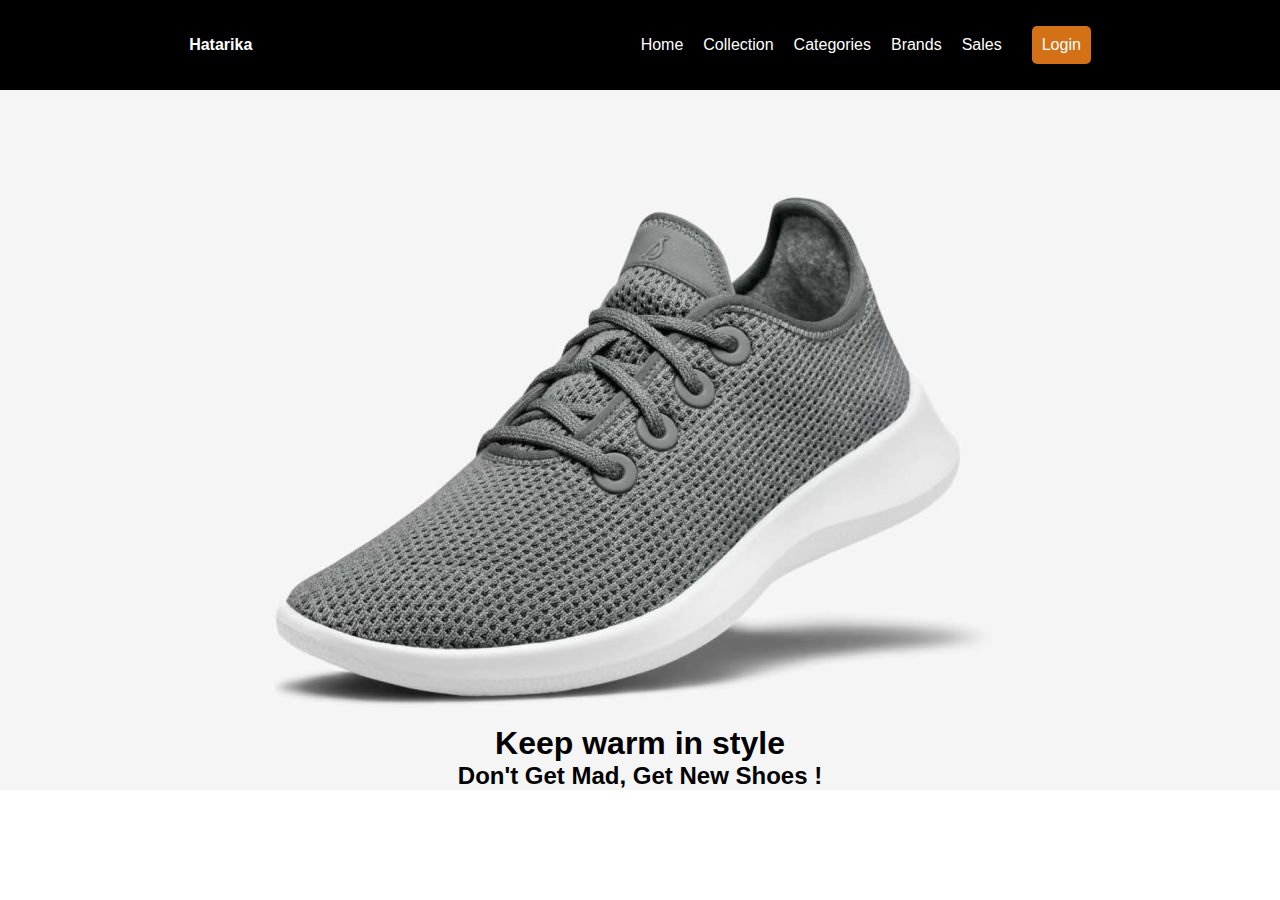
==== index.html @ 977e77cf "updates" ====
<!DOCTYPE html>
<html lang="en">
<head>
    <meta charset="UTF-8">
    <meta name="viewport" content="width=device-width, initial-scale=1.0">
    <link rel="stylesheet" href="style.css">
    <title>Hatarika</title>
</head>
<body>
    <header>
        <nav>
            <div class="logo">
                <h4>Hatarika</h4>
            </div>
            <!-- create a menu some of them are a dropdown home, collection (sneakers, slip on boots), brands, sales, login -->
            <div class="nav-dropdown">
                
                <ul class="nav-links">
                    <li><a href="#">Home</a></li>
                    <li><a href="#">Collection</a></li>
                    <li class="dropdown">
                        <a href="#">Categories</a>
                        <ul class="dropdown-content">
                            <li><a href="#">Sneakers</a></li>
                            <li><a href="#">Slip On</a></li>
                            <li><a href="#">Boots</a></li>
                        </ul>
                    </li>
                    <li class="dropdown">
                        <a href="#">Brands</a>
                        <ul class="dropdown-content">
                            <li><a href="#">Adidas</a></li>
                            <li><a href="#">Nie</a></li>
                            <li><a href="#">Converse</a></li>
                        </ul>
                    </li>
                    <li><a href="#">Sales</a></li>
                    <li class="login-btn"><a href="#">Login</a></li>
                </ul>
            </div>
            
        </nav>
        <div class="jumbotron">
            <h1>Keep warm in style</h1>
            <h2>Don't Get Mad, Get New Shoes ! </h2>
        </div>
    </header>
    <main></main>
    <footer></footer>
</body>
</html>
---- style.css ----
*{
    margin: 0;
    padding: 0;
    box-sizing: border-box;
    font-family: 'Poppins', sans-serif;
}

nav{
    display: flex;
    justify-content: space-around;
    align-items: center;
    height: 10vh;
    background-color: #000;
    color: #fff;
    font-family: 'Poppins', sans-serif;
    position: sticky;
    top: 0;
    z-index: 10;
}

.nav-dropdown {
    display: inline-block;
    position: relative;
}

.nav-button {
    display: inline-block;
    background: #333;
    color: #fff;
    padding: 10px 20px;
    cursor: pointer;
}

.nav-links {
    display: flex;
    list-style: none;
    padding: 0;
}

.nav-links li {
    display: block;
    padding: 10px;
}

.nav-links a {
    color: #fff;
    text-decoration: none;
}

.dropdown-content {
    display: none;
    position: absolute;
    background: #333;
    margin-top: 10px;
}

.dropdown-content li:hover {
    color: #c99360;
    background: #111;
    cursor: pointer;
}

.dropdown-content li:hover a {
    color: #c99360;
}


.dropdown:hover .dropdown-content {
    display: block;
}


.dropdown-content li {
    padding: 10px;
}

.dropdown-content a {
    color: #fff;
    text-decoration: none;
}


.jumbotron{
    background-image: url(images/allbirds-sneakers-review-tree-runnerjpg.jpg);
    height: 700px;
    background-size: cover;
    background-position: center;
    background-repeat: no-repeat;
    display: flex;
    flex-direction: column;
    justify-content: flex-end;
    align-items: center;
}

.login-btn{
    background-color: #d47116;
    border-radius: 5px;
    text-decoration: none;
    margin-left: 20px;
}

.login-btn:hover { 
    background-color: #333;

}

.login-btn a:hover{
    color: #d47116 !important;
}
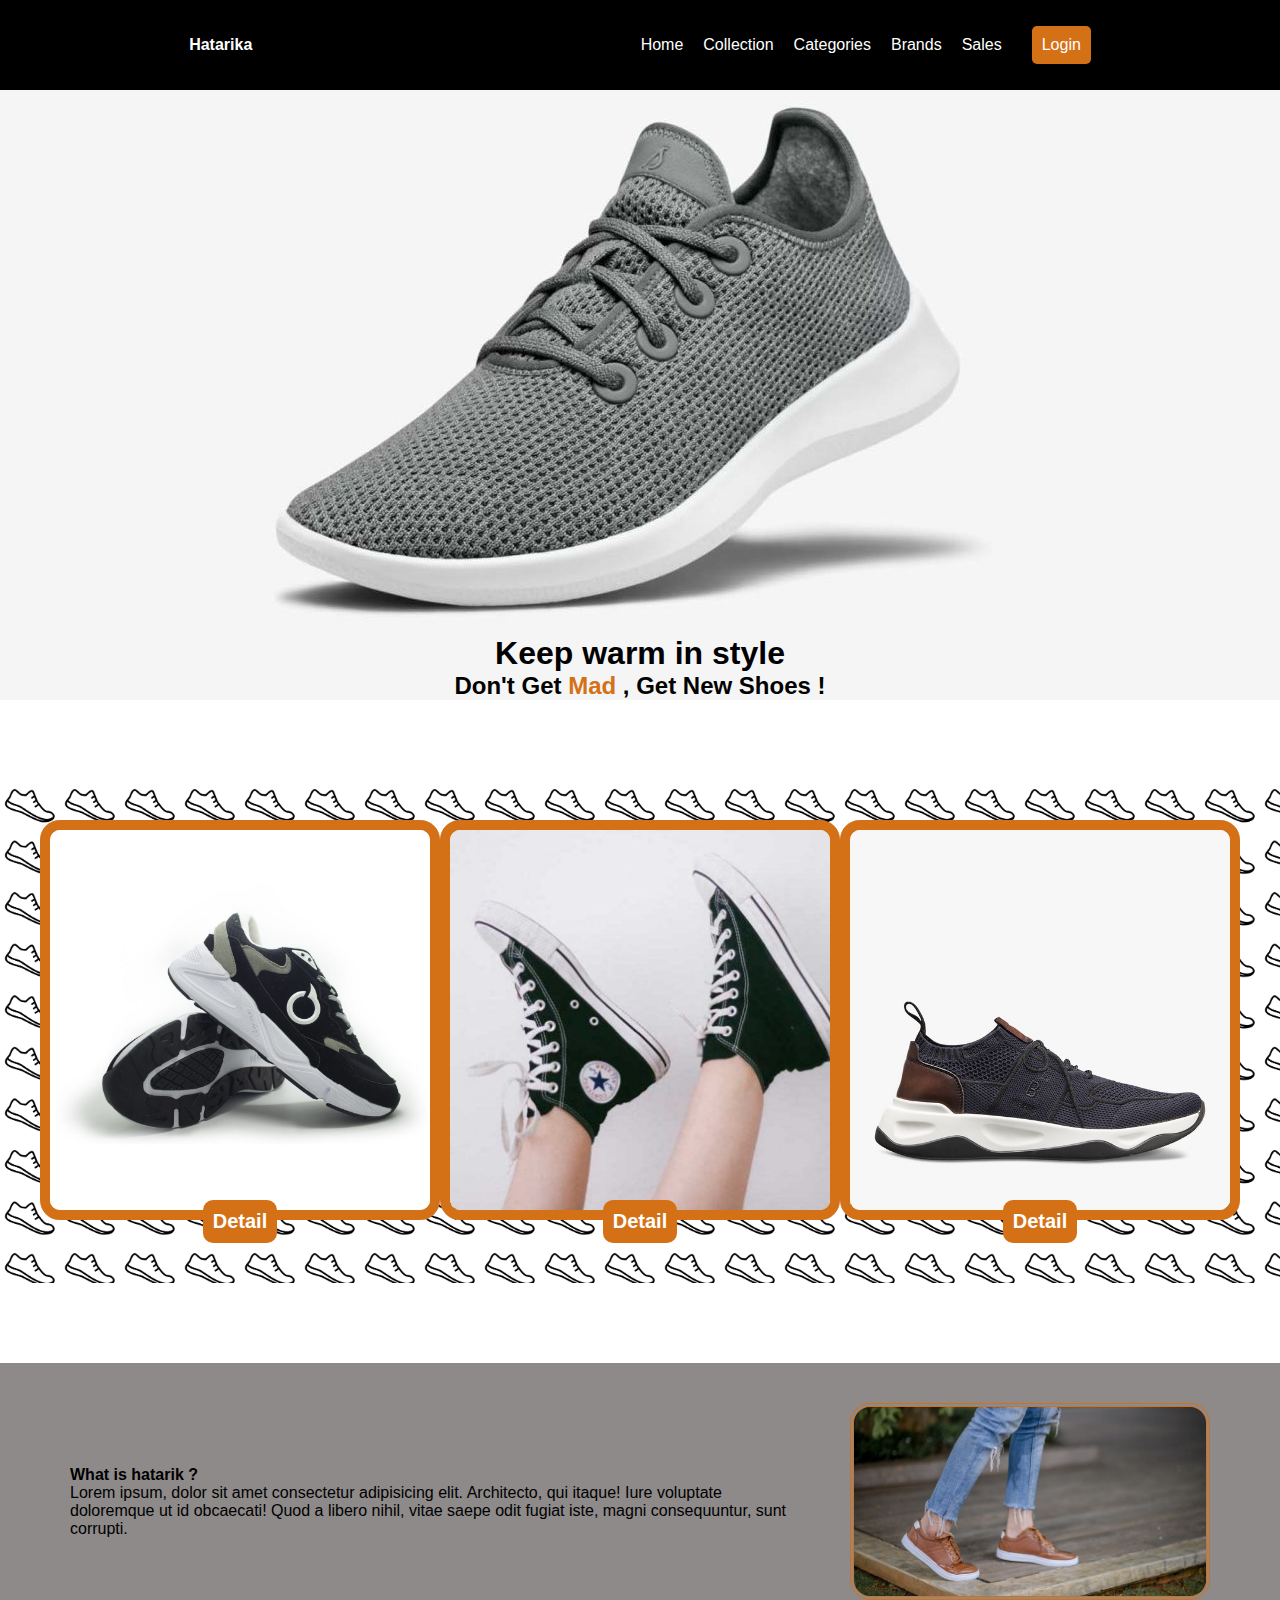
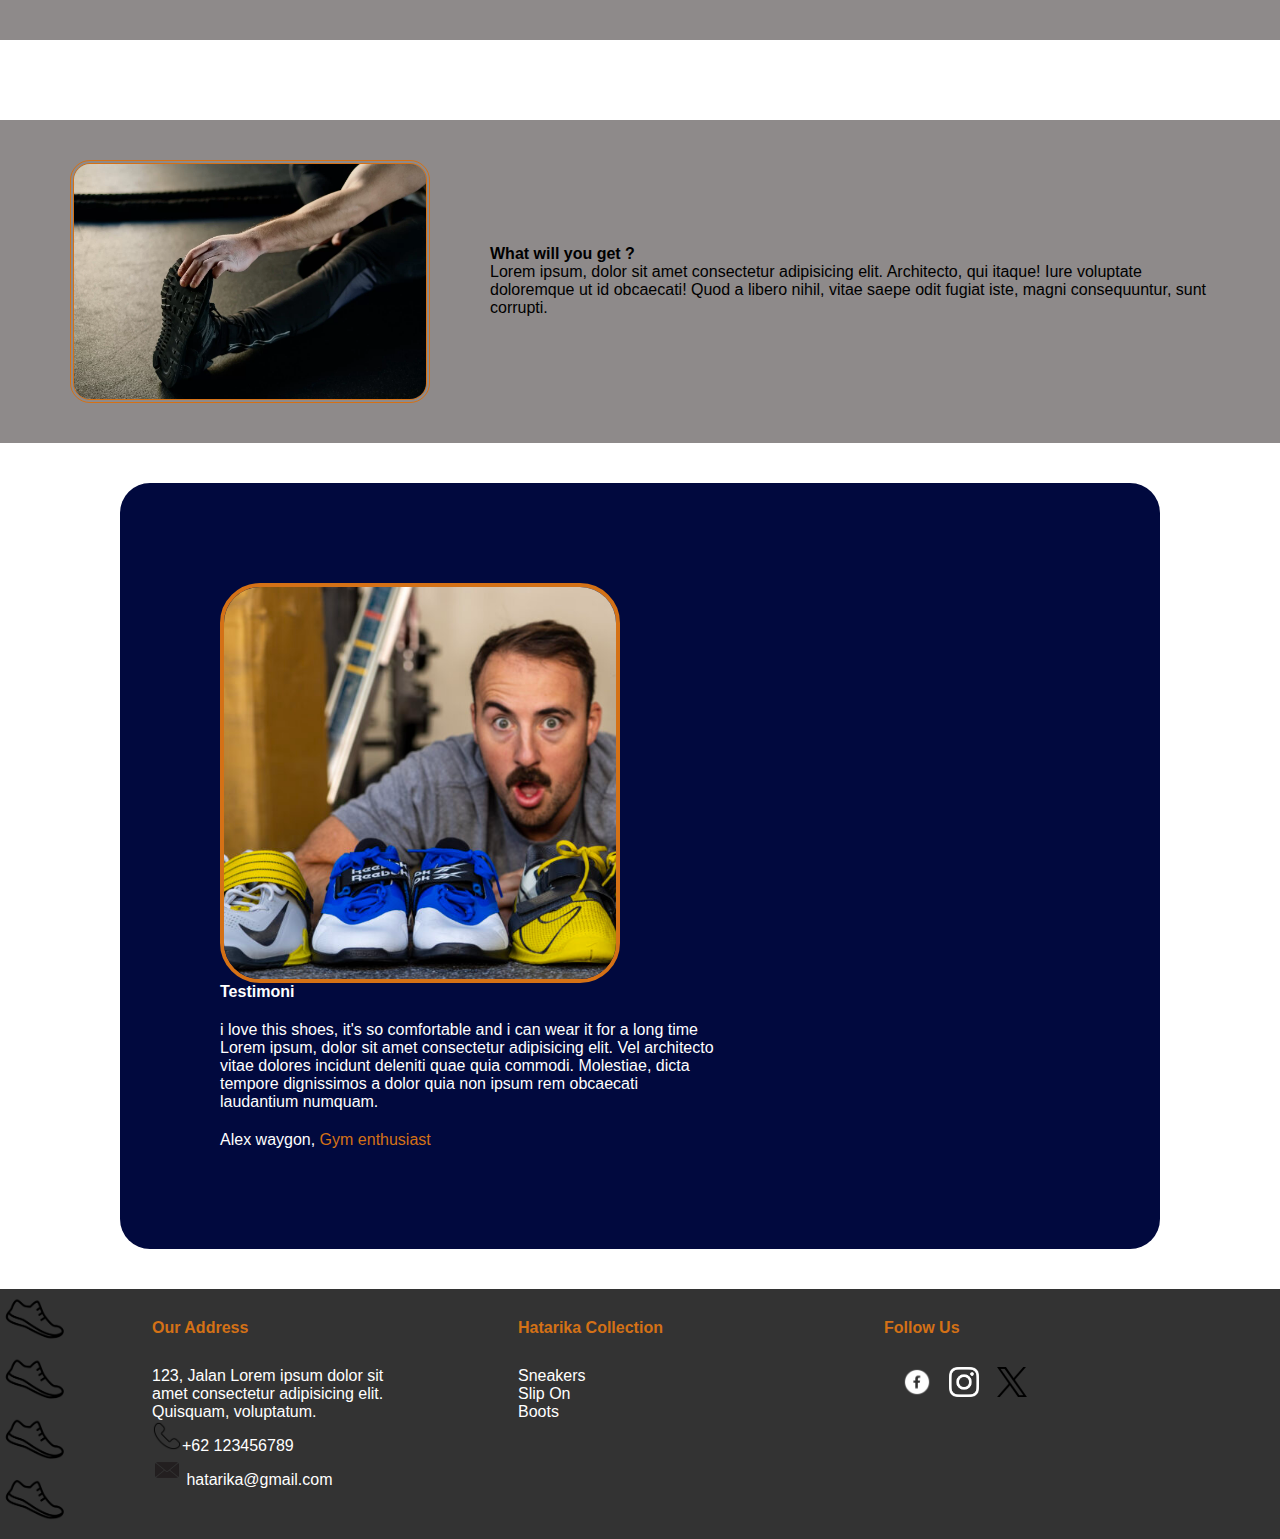
==== commit 8ba6810f: "updates" ====
--- a/index.html
+++ b/index.html
@@ -30,7 +30,7 @@
                         <a href="#">Brands</a>
                         <ul class="dropdown-content">
                             <li><a href="#">Adidas</a></li>
-                            <li><a href="#">Nie</a></li>
+                            <li><a href="#">Nike</a></li>
                             <li><a href="#">Converse</a></li>
                         </ul>
                     </li>
@@ -42,10 +42,82 @@
         </nav>
         <div class="jumbotron">
             <h1>Keep warm in style</h1>
-            <h2>Don't Get Mad, Get New Shoes ! </h2>
+            <h2>Don't Get <span class="orange-color"> Mad </span>, Get New Shoes ! </h2>
         </div>
     </header>
-    <main></main>
-    <footer></footer>
+    <main>
+        <section class="shoes-container">
+            <div class="shoes-card">
+                <img src="images/jumbotron.jpg" alt="Shoes 1">
+                <a href="">Detail</a>
+            </div>
+            <div class="shoes-card">
+                <img src="images/highlight.jpg" alt="Shoes 1">
+                <a href="">Detail</a>
+            </div>
+            <div class="shoes-card">
+                <img src="images/shadow-knit.jpg" alt="Shoes 1">
+                <a href="">Detail</a>
+            </div>
+        </section>
+
+        <section class="about">
+            <div class="content-about">
+                <h4>What is hatarik ? </h4>
+                <p>Lorem ipsum, dolor sit amet consectetur adipisicing elit. Architecto, qui itaque! Iure voluptate doloremque ut id obcaecati! Quod a libero nihil, vitae saepe odit fugiat iste, magni consequuntur, sunt corrupti.</p>
+            </div>
+            <img src="images/hatarik-desc.jpg" alt="">
+        </section>
+        <section class="about">
+            <img src="images/sneaker_gym.webp" alt="">
+            <div class="content-about">
+                <h4>What will you get ? </h4>
+                <p>Lorem ipsum, dolor sit amet consectetur adipisicing elit. Architecto, qui itaque! Iure voluptate doloremque ut id obcaecati! Quod a libero nihil, vitae saepe odit fugiat iste, magni consequuntur, sunt corrupti.</p>
+            </div>
+        </section>
+
+        <section class="testimoni">
+            <img src="images/gym_enthusianst.jpg" alt="">
+            <div class="testimoni-content">
+                <h4 >Testimoni</h4>
+                <p class="mt-20">
+                    <!-- create testimoni paragraf for shoes -->
+                    i love this shoes, it's so comfortable and i can wear it for a long time
+                    Lorem ipsum, dolor sit amet consectetur adipisicing elit. Vel architecto vitae dolores incidunt deleniti quae quia commodi. Molestiae, dicta tempore dignissimos a dolor quia non ipsum rem obcaecati laudantium numquam.
+                </p>
+                <p class="mt-20">
+                    Alex waygon, <span class="orange-color">Gym enthusiast</span>
+                </p>
+            </div>
+        </section>
+    </main>
+    <footer>
+        <div class="footer-content">
+            <h4 class="orange-color"> Our Address</h4>
+            
+            <ul class="contact">
+                <li>123, Jalan Lorem ipsum dolor sit amet consectetur adipisicing elit. Quisquam, voluptatum.</li>
+                <li><img src="images/phone.png" alt="">+62 123456789</li>
+                <li><img src="images/mail.webp" alt=""> hatarika@gmail.com <li>
+            </ul>
+        </div>
+        <!-- section hatarika collection -->
+        <div class="footer-content">
+            <h4 class="orange-color">Hatarika Collection</h4>
+            <ul class="collection">
+                <li><a href="#">Sneakers</a></li>
+                <li><a href="#">Slip On</a></li>
+                <li><a href="#">Boots</a></li>
+            </ul>
+        </div>
+        <div class="footer-content">
+            <h4 class="orange-color">Follow Us</h4>
+            <ul class="social-media">
+                <li><a href="#"><img src="images/facebook.png" alt=""></a></li>
+                <li><a href="#"><img src="images/instagram.png" alt=""></a></li>
+                <li><a href="#"><img src="images/twitter.png" alt=""></a></li>
+            </ul>
+        </div>
+    </footer>
 </body>
 </html>--- a/style.css
+++ b/style.css
@@ -13,7 +13,8 @@
     background-color: #000;
     color: #fff;
     font-family: 'Poppins', sans-serif;
-    position: sticky;
+    position: fixed;
+    width: 100%;
     top: 0;
     z-index: 10;
 }
@@ -45,6 +46,10 @@
 .nav-links a {
     color: #fff;
     text-decoration: none;
+}
+
+.nav-links a:hover {
+    color: #c99360;
 }
 
 .dropdown-content {
@@ -106,4 +111,142 @@
 
 .login-btn a:hover{
     color: #d47116 !important;
+}
+
+.orange-color{
+    color: #d47116;
+}
+
+
+.shoes-container{
+    margin-top: 80px;
+    padding: 40px;
+    display: flex;
+    flex-wrap: wrap;
+    justify-content: space-around;
+    align-items: center;
+    background-image: url(images/shoes-icon.png);
+    background-size: 60px;
+}
+
+.shoes-card{
+    display: flex;
+    flex-direction: column;
+    justify-content: center;
+    align-items: center;
+}
+
+.shoes-card img{
+    width: 400px;
+    height: 400px;
+    object-fit: cover;
+    border: 10px solid #d47116;
+    border-radius: 20px;
+}
+
+.shoes-card a{
+    margin-top: -20px;
+    font-size: 20px;
+    font-weight: 600;
+    background-color: #d47116;
+    padding: 10px;
+    border-radius: 10px;
+    text-decoration: none;
+    color: white;
+}
+
+
+.about{
+    margin-top: 80px;
+    padding: 40px;
+    display: flex;
+    flex-wrap: wrap;
+    justify-content: space-around;
+    align-items: center;
+    background-size: 60px;
+    background-color: #8e8a8a;
+}
+
+.content-about{
+    width: 60%;
+}
+
+.about img{
+    width: 30%;
+    height: 100%;
+    object-fit: cover;
+    border-radius: 20px;
+    border: 4px double #d47116;
+}
+
+.testimoni { 
+    margin: 40px 120px;
+    border-radius: 30px;
+    padding: 40px;
+    display: flex;
+    flex-wrap: wrap;
+    padding: 100px;
+    align-items: center;
+    background-size: 60px;
+    background-color: #01093e;
+}
+
+.testimoni img { 
+    width: 400px;
+    height: 400px;
+    object-fit: cover;
+    border-radius: 10%;
+    border: 4px solid #d47116;
+    margin-right: 200px;
+}
+
+.testimoni-content{
+    width: 500px;
+    color: white
+}
+
+.mt-20{
+    margin-top: 20px;
+}
+
+
+footer{
+    display: flex;
+    background-color: #333;
+    color: white;
+    height: 250px;
+    padding: 30px;
+    justify-content: space-evenly;
+    background-image: url(images/shoes-icon.png);
+    background-size: 70px;
+    /* background-repeat y */
+    background-repeat: repeat-y;
+}
+
+.footer-content{
+    width: 20%;
+}
+
+.footer-content img{
+    width: 30px;
+}
+
+.footer-content ul{
+    list-style: none;
+    padding: 0;
+    margin-top: 30px;
+}
+
+a{
+    text-decoration: none;
+    color: white;
+}
+.footer-content li:hover a{
+    color: #d47116;
+}
+
+.social-media{
+    width:160px;
+    display: flex;
+    justify-content: space-evenly;
 }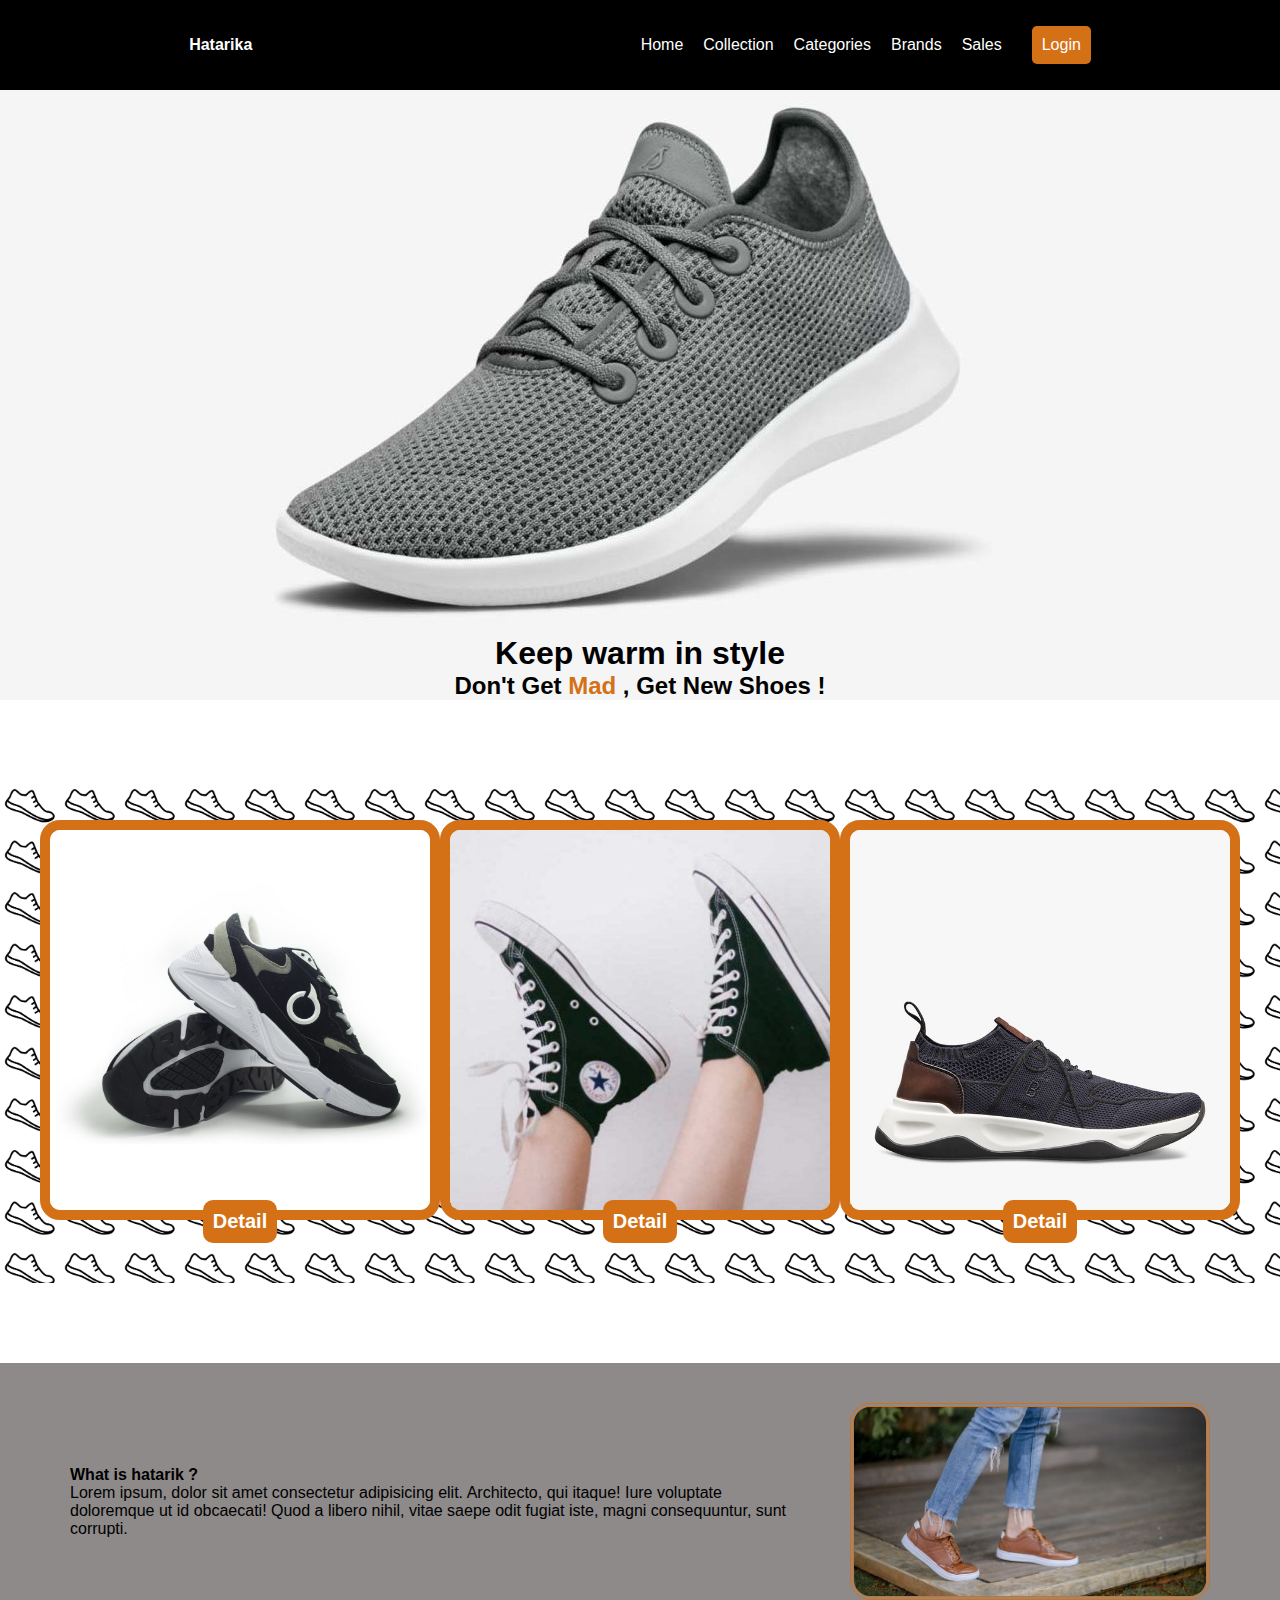
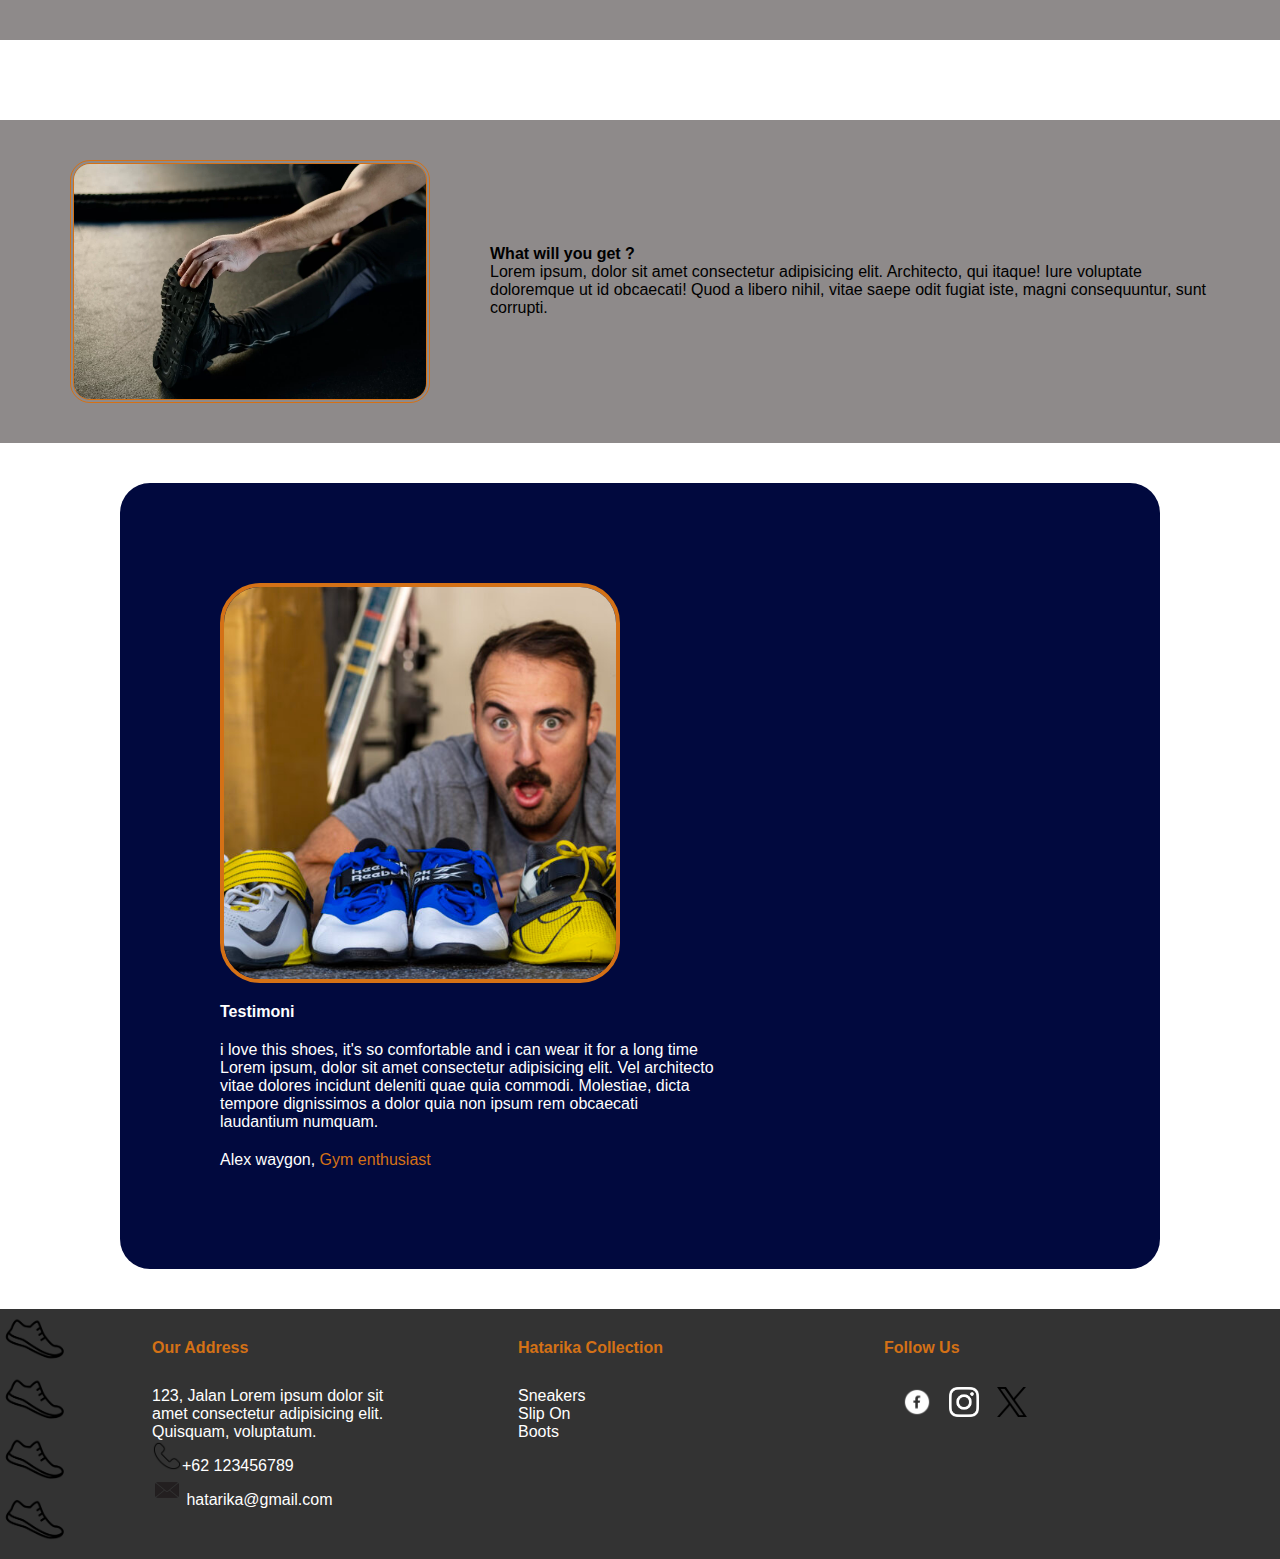
==== commit 12e5b2e9: "updates" ====
--- a/index.html
+++ b/index.html
@@ -4,6 +4,7 @@
     <meta charset="UTF-8">
     <meta name="viewport" content="width=device-width, initial-scale=1.0">
     <link rel="stylesheet" href="style.css">
+    <link rel="stylesheet" href="responsive.css">
     <title>Hatarika</title>
 </head>
 <body>
@@ -11,13 +12,14 @@
         <nav>
             <div class="logo">
                 <h4>Hatarika</h4>
+                
             </div>
             <!-- create a menu some of them are a dropdown home, collection (sneakers, slip on boots), brands, sales, login -->
             <div class="nav-dropdown">
                 
                 <ul class="nav-links">
                     <li><a href="#">Home</a></li>
-                    <li><a href="#">Collection</a></li>
+                    <li><a href="#" class="to-hide">Collection</a></li>
                     <li class="dropdown">
                         <a href="#">Categories</a>
                         <ul class="dropdown-content">
@@ -34,10 +36,12 @@
                             <li><a href="#">Converse</a></li>
                         </ul>
                     </li>
-                    <li><a href="#">Sales</a></li>
+                    <li><a href="#" class="to-hide">Sales</a></li>
                     <li class="login-btn"><a href="#">Login</a></li>
                 </ul>
             </div>
+            <!-- create hamburger dropdown version -->
+            
             
         </nav>
         <div class="jumbotron">
@@ -49,15 +53,15 @@
         <section class="shoes-container">
             <div class="shoes-card">
                 <img src="images/jumbotron.jpg" alt="Shoes 1">
-                <a href="">Detail</a>
+                <a href="detail.html">Detail</a>
             </div>
             <div class="shoes-card">
                 <img src="images/highlight.jpg" alt="Shoes 1">
-                <a href="">Detail</a>
+                <a href="detail.html">Detail</a>
             </div>
             <div class="shoes-card">
                 <img src="images/shadow-knit.jpg" alt="Shoes 1">
-                <a href="">Detail</a>
+                <a href="detail.html">Detail</a>
             </div>
         </section>
 
@@ -79,7 +83,7 @@
         <section class="testimoni">
             <img src="images/gym_enthusianst.jpg" alt="">
             <div class="testimoni-content">
-                <h4 >Testimoni</h4>
+                <h4 class="mt-20">Testimoni</h4>
                 <p class="mt-20">
                     <!-- create testimoni paragraf for shoes -->
                     i love this shoes, it's so comfortable and i can wear it for a long time
--- a/style.css
+++ b/style.css
@@ -1,252 +1,334 @@
-*{
-    margin: 0;
-    padding: 0;
-    box-sizing: border-box;
-    font-family: 'Poppins', sans-serif;
-}
-
-nav{
-    display: flex;
-    justify-content: space-around;
-    align-items: center;
-    height: 10vh;
-    background-color: #000;
-    color: #fff;
-    font-family: 'Poppins', sans-serif;
-    position: fixed;
-    width: 100%;
-    top: 0;
-    z-index: 10;
+* {
+  margin: 0;
+  padding: 0;
+  box-sizing: border-box;
+  font-family: "Poppins", sans-serif;
+}
+
+nav {
+  display: flex;
+  justify-content: space-around;
+  align-items: center;
+  height: 10vh;
+  background-color: #000;
+  color: #fff;
+  font-family: "Poppins", sans-serif;
+  position: fixed;
+  width: 100%;
+  top: 0;
+  z-index: 10;
 }
 
 .nav-dropdown {
-    display: inline-block;
-    position: relative;
+  display: inline-block;
+  position: relative;
 }
 
 .nav-button {
-    display: inline-block;
-    background: #333;
-    color: #fff;
+  display: inline-block;
+  background: #333;
+  color: #fff;
+  padding: 10px 20px;
+  cursor: pointer;
+}
+
+.nav-links {
+  display: flex;
+  list-style: none;
+  padding: 0;
+}
+
+.nav-links li {
+  display: block;
+  padding: 10px;
+}
+
+.nav-links a {
+  color: #fff;
+  text-decoration: none;
+}
+
+.nav-links a:hover {
+  color: #c99360;
+}
+
+.dropdown-content {
+  display: none;
+  position: absolute;
+  background: #333;
+  margin-top: 10px;
+}
+
+.dropdown-content li:hover {
+  color: #c99360;
+  background: #111;
+  cursor: pointer;
+}
+
+.dropdown-content li:hover a {
+  color: #c99360;
+}
+
+.dropdown:hover .dropdown-content {
+  display: block;
+}
+
+.dropdown-content li {
+  padding: 10px;
+}
+
+.dropdown-content a {
+  color: #fff;
+  text-decoration: none;
+}
+
+.jumbotron {
+  background-image: url(images/allbirds-sneakers-review-tree-runnerjpg.jpg);
+  height: 700px;
+  background-size: cover;
+  background-position: center;
+  background-repeat: no-repeat;
+  display: flex;
+  flex-direction: column;
+  justify-content: flex-end;
+  align-items: center;
+}
+
+.login-btn {
+  background-color: #d47116;
+  border-radius: 5px;
+  text-decoration: none;
+  margin-left: 20px;
+}
+
+.login-btn:hover {
+  background-color: #333;
+}
+
+.login-btn a:hover {
+  color: #d47116 !important;
+}
+
+.orange-color {
+  color: #d47116;
+}
+
+.shoes-container {
+  margin-top: 80px;
+  padding: 40px;
+  display: flex;
+  flex-wrap: wrap;
+  justify-content: space-around;
+  align-items: center;
+  background-image: url(images/shoes-icon.png);
+  background-size: 60px;
+}
+
+.shoes-card {
+  display: flex;
+  flex-direction: column;
+  justify-content: center;
+  align-items: center;
+}
+
+.shoes-card img {
+  width: 400px;
+  height: 400px;
+  object-fit: cover;
+  border: 10px solid #d47116;
+  border-radius: 20px;
+}
+
+.shoes-card a {
+  margin-top: -20px;
+  font-size: 20px;
+  font-weight: 600;
+  background-color: #d47116;
+  padding: 10px;
+  border-radius: 10px;
+  text-decoration: none;
+  color: white;
+}
+
+.shoes-card a:hover {
+  background-color: #333;
+}
+
+.about {
+  margin-top: 80px;
+  padding: 40px;
+  display: flex;
+  flex-wrap: wrap;
+  justify-content: space-around;
+  align-items: center;
+  background-size: 60px;
+  background-color: #8e8a8a;
+}
+
+.content-about {
+  width: 60%;
+}
+
+.about img {
+  width: 30%;
+  height: 100%;
+  object-fit: cover;
+  border-radius: 20px;
+  border: 4px double #d47116;
+}
+
+.testimoni {
+  margin: 40px 120px;
+  border-radius: 30px;
+  padding: 40px;
+  display: flex;
+  flex-wrap: wrap;
+  padding: 100px;
+  align-items: center;
+  background-size: 60px;
+  background-color: #01093e;
+}
+
+.testimoni img {
+  width: 400px;
+  height: 400px;
+  object-fit: cover;
+  border-radius: 10%;
+  border: 4px solid #d47116;
+  margin-right: 200px;
+}
+
+.testimoni-content {
+  width: 500px;
+  color: white;
+}
+
+.mt-20 {
+  margin-top: 20px;
+}
+
+footer {
+  display: flex;
+  background-color: #333;
+  color: white;
+  height: 250px;
+  padding: 30px;
+  justify-content: space-evenly;
+  background-image: url(images/shoes-icon.png);
+  background-size: 70px;
+  /* background-repeat y */
+  background-repeat: repeat-y;
+}
+
+.footer-content {
+  width: 20%;
+}
+
+.footer-content img {
+  width: 30px;
+}
+
+.footer-content ul {
+  list-style: none;
+  padding: 0;
+  margin-top: 30px;
+}
+
+a {
+  text-decoration: none;
+  color: white;
+}
+.footer-content li:hover a {
+  color: #d47116;
+}
+
+.social-media {
+  width: 160px;
+  display: flex;
+  justify-content: space-evenly;
+}
+
+.mt-100 {
+  margin-top: 100px;
+}
+.ml-100 {
+  margin-left: 100px;
+}
+
+.product-container img {
+  width: 40%;
+  height: 700px;
+  object-fit: cover;
+  margin-right: 100px;
+}
+
+.product-container {
+  margin: 50px;
+  display: flex;
+}
+
+
+.label-size input{
+    border: 1px solid #d47116;
+    border-radius: 5px;
+    padding: 10px;
+    width: 350px;
+    margin-top: 40px;
+}
+
+.label-packaging {
+    margin-right: 30px;
+}
+
+button.add-chart{
+    background-color: #d47116;
+    border: none;
+    border-radius: 5px;
     padding: 10px 20px;
+    color: white;
+    margin-top: 40px;
     cursor: pointer;
 }
 
-.nav-links {
-    display: flex;
-    list-style: none;
-    padding: 0;
-}
-
-.nav-links li {
-    display: block;
-    padding: 10px;
-}
-
-.nav-links a {
-    color: #fff;
-    text-decoration: none;
-}
-
-.nav-links a:hover {
-    color: #c99360;
-}
-
-.dropdown-content {
-    display: none;
-    position: absolute;
-    background: #333;
-    margin-top: 10px;
-}
-
-.dropdown-content li:hover {
-    color: #c99360;
-    background: #111;
-    cursor: pointer;
-}
-
-.dropdown-content li:hover a {
-    color: #c99360;
-}
-
-
-.dropdown:hover .dropdown-content {
-    display: block;
-}
-
-
-.dropdown-content li {
-    padding: 10px;
-}
-
-.dropdown-content a {
-    color: #fff;
-    text-decoration: none;
-}
-
-
-.jumbotron{
-    background-image: url(images/allbirds-sneakers-review-tree-runnerjpg.jpg);
-    height: 700px;
-    background-size: cover;
-    background-position: center;
-    background-repeat: no-repeat;
-    display: flex;
-    flex-direction: column;
-    justify-content: flex-end;
-    align-items: center;
-}
-
-.login-btn{
-    background-color: #d47116;
-    border-radius: 5px;
-    text-decoration: none;
-    margin-left: 20px;
-}
-
-.login-btn:hover { 
+button.add-chart:hover{
     background-color: #333;
-
-}
-
-.login-btn a:hover{
-    color: #d47116 !important;
-}
-
-.orange-color{
-    color: #d47116;
-}
-
-
-.shoes-container{
-    margin-top: 80px;
-    padding: 40px;
+}
+
+.related-product{
     display: flex;
     flex-wrap: wrap;
-    justify-content: space-around;
-    align-items: center;
-    background-image: url(images/shoes-icon.png);
-    background-size: 60px;
-}
-
-.shoes-card{
-    display: flex;
+    justify-content: space-evenly;
+    margin: 100px;
+}
+
+.product-card {
+    display: flex ;
     flex-direction: column;
     justify-content: center;
     align-items: center;
 }
 
-.shoes-card img{
-    width: 400px;
-    height: 400px;
-    object-fit: cover;
-    border: 10px solid #d47116;
-    border-radius: 20px;
-}
-
-.shoes-card a{
+.product-card a{
     margin-top: -20px;
     font-size: 20px;
     font-weight: 600;
     background-color: #d47116;
     padding: 10px;
     border-radius: 10px;
+    width: 50%;
     text-decoration: none;
     color: white;
-}
-
-
-.about{
-    margin-top: 80px;
-    padding: 40px;
-    display: flex;
-    flex-wrap: wrap;
-    justify-content: space-around;
-    align-items: center;
-    background-size: 60px;
-    background-color: #8e8a8a;
-}
-
-.content-about{
-    width: 60%;
-}
-
-.about img{
-    width: 30%;
-    height: 100%;
+    margin-bottom: 20px;
+}
+
+.product-card a:hover{
+    background-color: #333;
+}
+
+.product-card img{
+    width: 200px;
+    height: 200px;
     object-fit: cover;
     border-radius: 20px;
-    border: 4px double #d47116;
-}
-
-.testimoni { 
-    margin: 40px 120px;
-    border-radius: 30px;
-    padding: 40px;
-    display: flex;
-    flex-wrap: wrap;
-    padding: 100px;
-    align-items: center;
-    background-size: 60px;
-    background-color: #01093e;
-}
-
-.testimoni img { 
-    width: 400px;
-    height: 400px;
-    object-fit: cover;
-    border-radius: 10%;
-    border: 4px solid #d47116;
-    margin-right: 200px;
-}
-
-.testimoni-content{
-    width: 500px;
-    color: white
-}
-
-.mt-20{
-    margin-top: 20px;
-}
-
-
-footer{
-    display: flex;
-    background-color: #333;
-    color: white;
-    height: 250px;
-    padding: 30px;
-    justify-content: space-evenly;
-    background-image: url(images/shoes-icon.png);
-    background-size: 70px;
-    /* background-repeat y */
-    background-repeat: repeat-y;
-}
-
-.footer-content{
-    width: 20%;
-}
-
-.footer-content img{
-    width: 30px;
-}
-
-.footer-content ul{
-    list-style: none;
-    padding: 0;
-    margin-top: 30px;
-}
-
-a{
-    text-decoration: none;
-    color: white;
-}
-.footer-content li:hover a{
-    color: #d47116;
-}
-
-.social-media{
-    width:160px;
-    display: flex;
-    justify-content: space-evenly;
+    border: 1px solid #d47116;
 }--- a/responsive.css
+++ b/responsive.css
@@ -0,0 +1,76 @@
+/* media query for iphone xr */
+@media only screen and (max-width: 414px) {
+    nav {
+        max-width: 100%;
+        flex-direction: column;
+        align-items: flex-start;
+
+    }
+
+    .logo{
+        width: 50px;
+    }
+
+    .testimoni {
+        max-width: 100%;
+        margin: 20px;
+        padding: 20px;
+        flex-direction: column;
+        align-items: flex-start;
+        justify-content: center;
+    }
+
+    .testimoni img{
+        width: 80%;
+        height: 200px;
+      
+    }
+
+    .testimoni-content{
+        max-width: 300px;
+    }
+
+    p.mt-20{
+        margin: 0px;
+        margin-top: 50px;
+        max-width: 320px;
+        text-align: justify;
+    }
+
+    ul.nav-links{
+        max-width: 500px;
+        display: flex;
+        flex-wrap: wrap;
+    }
+
+    .to-hide{
+        display: none;
+    }
+
+    footer{
+        flex-direction: column;
+        height: auto;
+    }
+
+    .footer-content { 
+        width: 80%;
+        display: flex;
+        flex-direction: column;
+        align-items: flex-start;
+        justify-content: center;
+        margin-top: 50px;
+        margin-left: 70px;
+    }
+
+    .product-container{
+        flex-direction: column;
+        align-items: center;
+        justify-content: center;
+        padding: 40px;
+    }
+
+    .product-container img{
+        width: 100%;
+        height: 200px;
+    }
+}
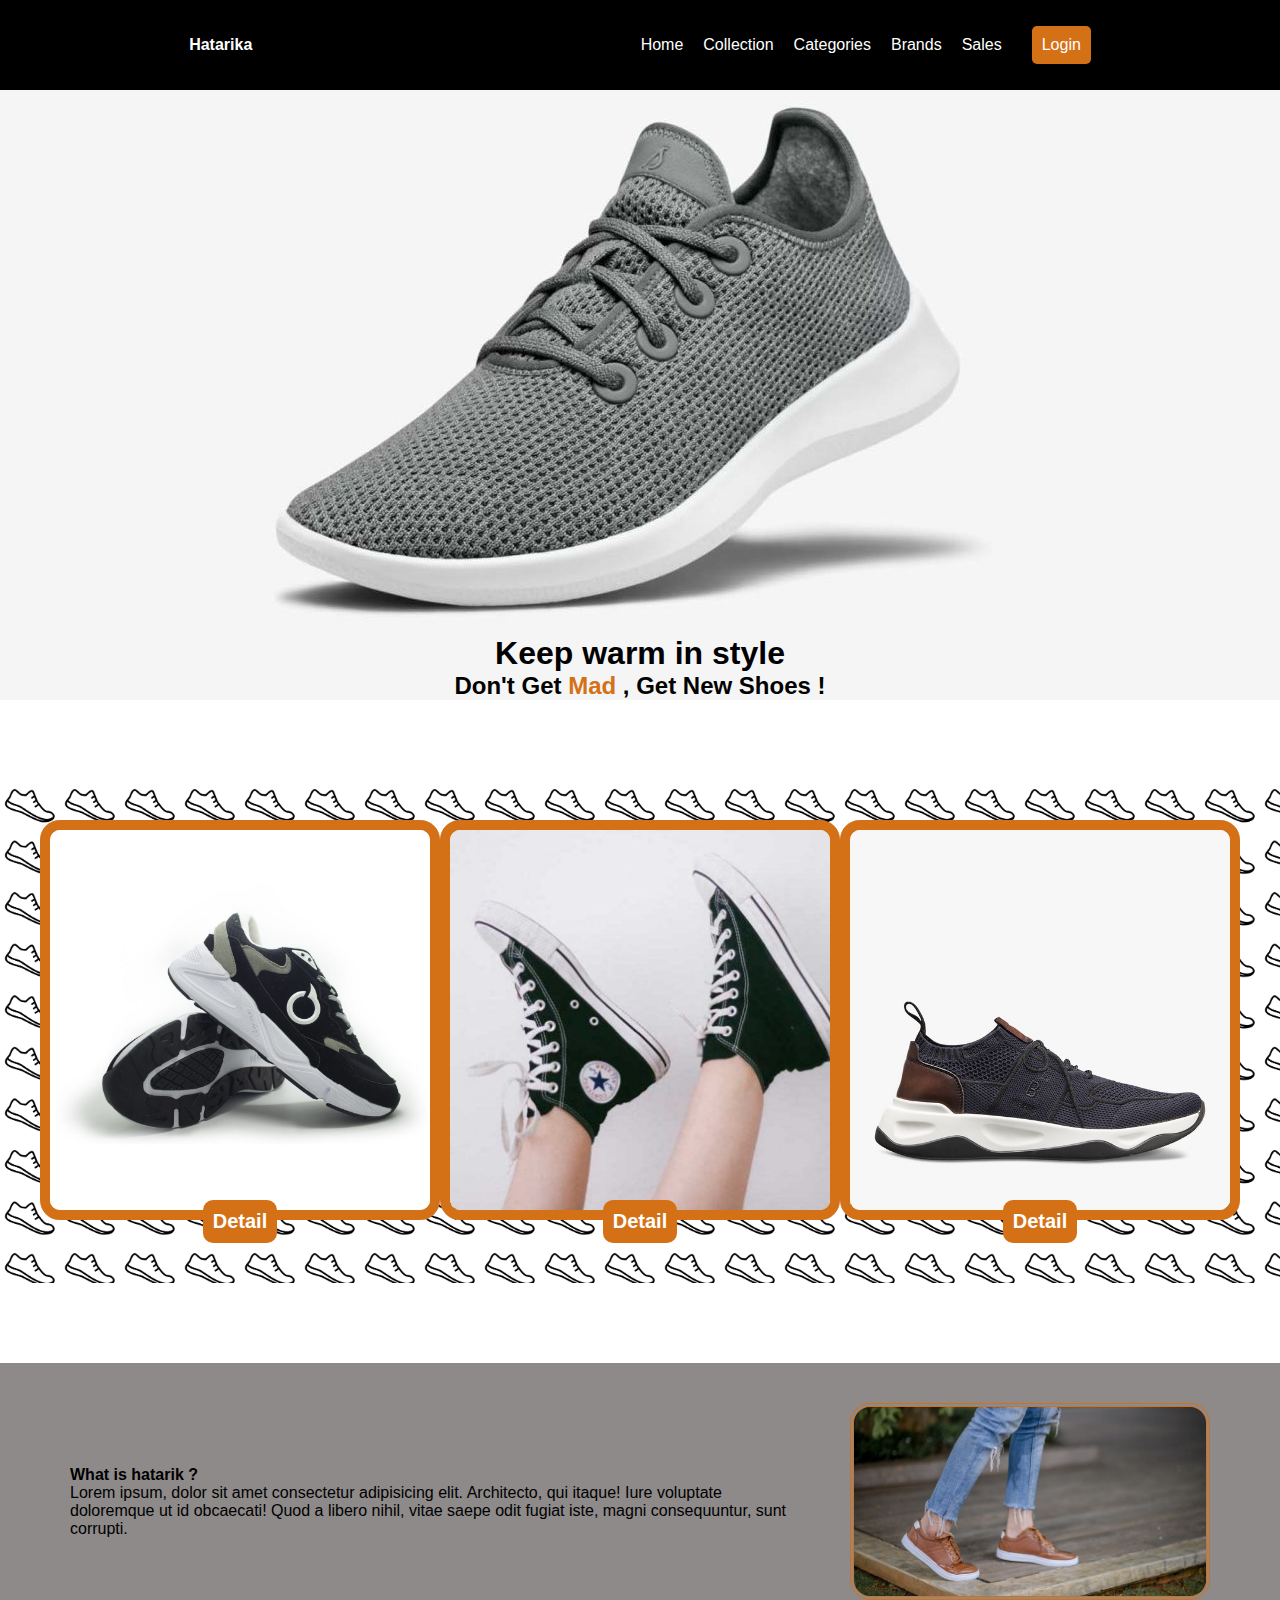
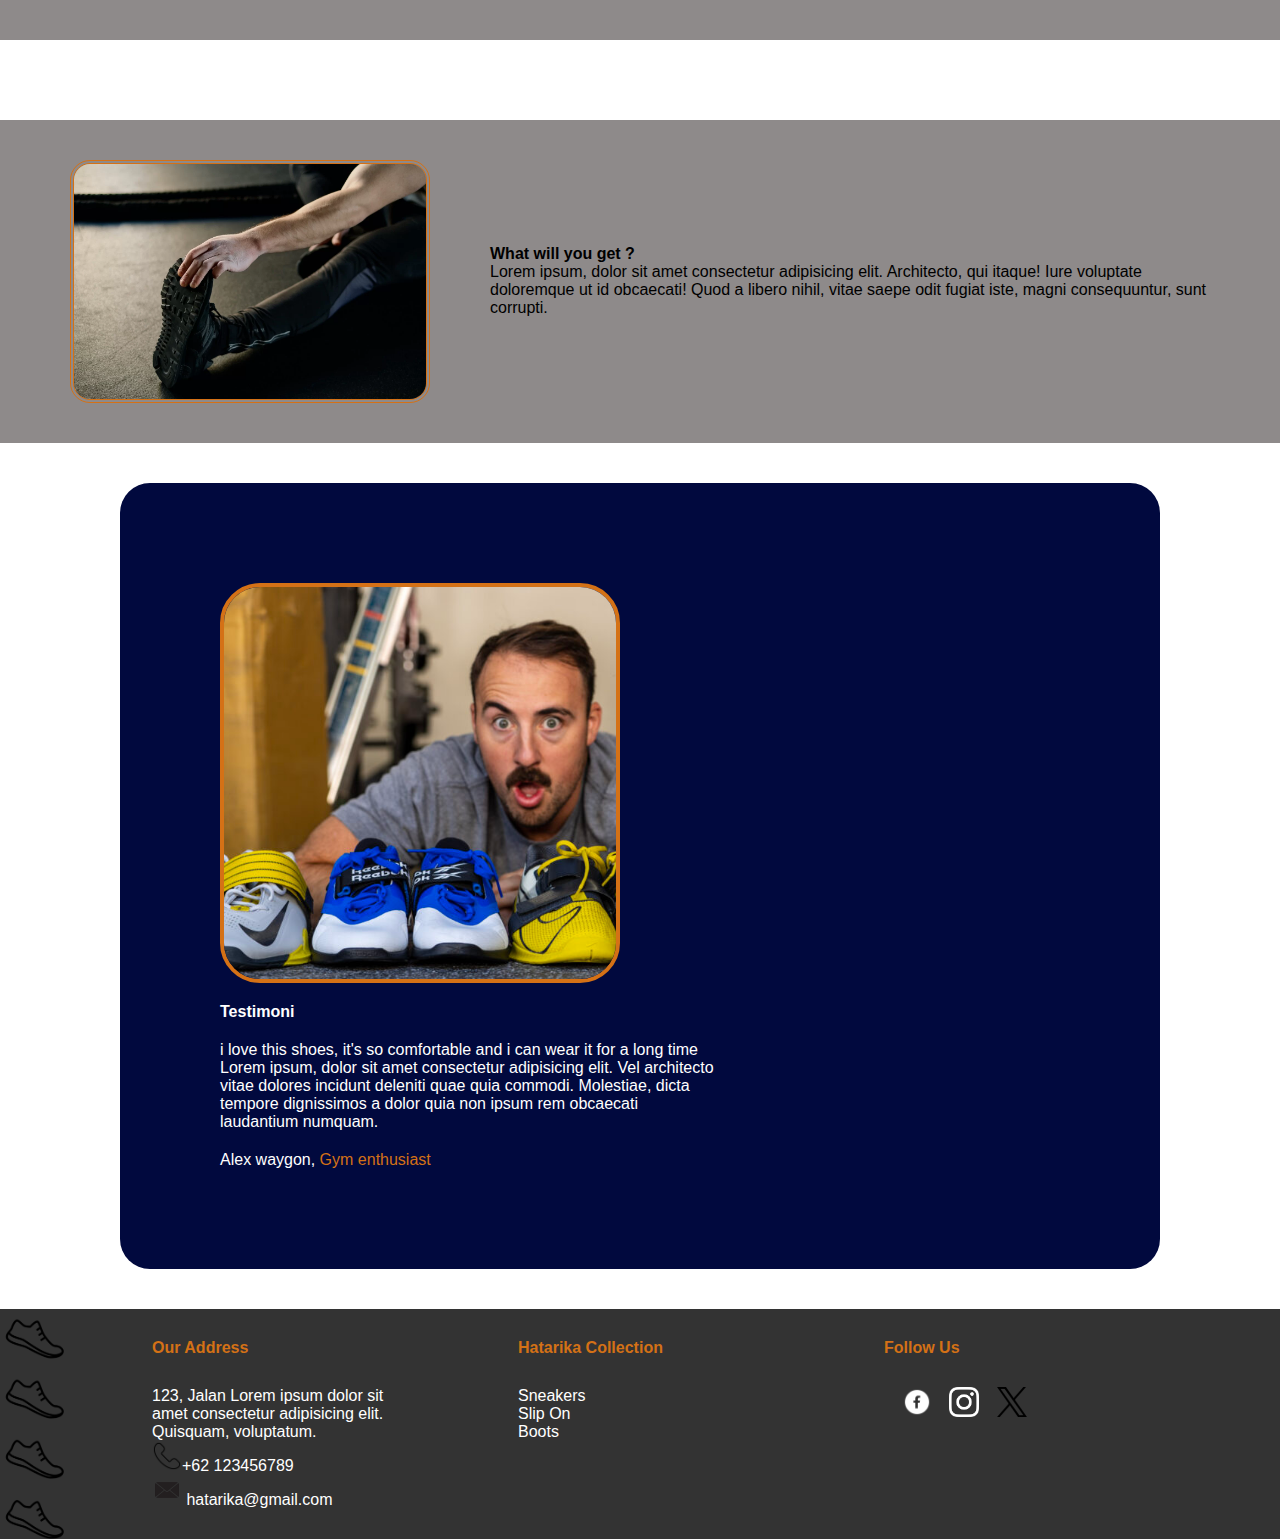
==== commit 673d5a4f: "updates" ====
--- a/index.html
+++ b/index.html
@@ -4,7 +4,9 @@
     <meta charset="UTF-8">
     <meta name="viewport" content="width=device-width, initial-scale=1.0">
     <link rel="stylesheet" href="style.css">
-    <link rel="stylesheet" href="responsive.css">
+    <link rel="stylesheet" href="another_responsive.css"> 
+    <!-- <link rel="stylesheet" href="res_style.css"> -->
+    <!-- <link rel="stylesheet" href="responsive.css"> -->
     <title>Hatarika</title>
 </head>
 <body>
@@ -12,7 +14,6 @@
         <nav>
             <div class="logo">
                 <h4>Hatarika</h4>
-                
             </div>
             <!-- create a menu some of them are a dropdown home, collection (sneakers, slip on boots), brands, sales, login -->
             <div class="nav-dropdown">
--- a/style.css
+++ b/style.css
@@ -211,7 +211,7 @@
   display: flex;
   background-color: #333;
   color: white;
-  height: 250px;
+  /* height: 250px; */
   padding: 30px;
   justify-content: space-evenly;
   background-image: url(images/shoes-icon.png);
--- a/another_responsive.css
+++ b/another_responsive.css
@@ -0,0 +1,48 @@
+/* media query for mobile */
+
+@media only screen and (max-width: 480px) {
+    .shoes-card img{
+        width: 300px;
+        height: 300px;
+    }
+
+    .testimoni { 
+        margin: 0px;
+        display: flex;
+        flex-direction: column;
+        align-items: center;
+        padding: 20px;
+        margin-top: 30px;
+        margin-bottom: 50px;
+    }
+
+    .testimoni img{
+        width: 200px;
+        height: 200px;
+    }
+
+
+    .testimoni-content p{
+        font-size: 14px;
+        width: 300px;
+    }
+
+    footer {
+        flex-direction: column;
+        padding-left: 150px;
+    }
+
+    .product-container{
+        flex-direction: column;
+        margin: 0px;
+    }
+
+    .product-container img{
+        width: 80%;
+        margin-left: 20px;
+    }
+
+    .product-desc {
+        margin: 30px;
+    }
+}
--- a/res_style.css
+++ b/res_style.css
@@ -0,0 +1,60 @@
+/* responsive for iphone 13 */
+@media screen and (max-width: 500px){
+    .testimoni { 
+        max-width: 100%;
+        margin: 20px;
+        padding: 20px;
+        flex-direction: column;
+        align-items: flex-start;
+        justify-content: center;
+    }
+
+    .testimoni img {
+        width: 60%;
+        height: 200px;
+    }
+
+   
+
+    .nav-links a{
+        font-size: 12px;
+        margin: 5px;
+        padding: 5px;
+    }
+
+    nav li {
+        padding: 4px;
+    }
+
+    nav{
+        flex-direction: column;
+        align-items: flex-start;
+        /* background-color: red; */
+    }
+
+    footer{
+        flex-direction: column;
+        height: auto;
+        padding-left: 20%;
+    }
+
+    .to-hide{
+        display: none;
+    }
+
+    .testimoni-content{
+        width: 90%;
+    }
+
+    .shoes-card{
+        margin-bottom: 40px;
+    }
+
+    .shoes-card img {
+        width: 80%;
+        height: 100%;
+        object-fit: cover;
+        border: 10px solid #d47116;
+        border-radius: 20px;
+    }
+}